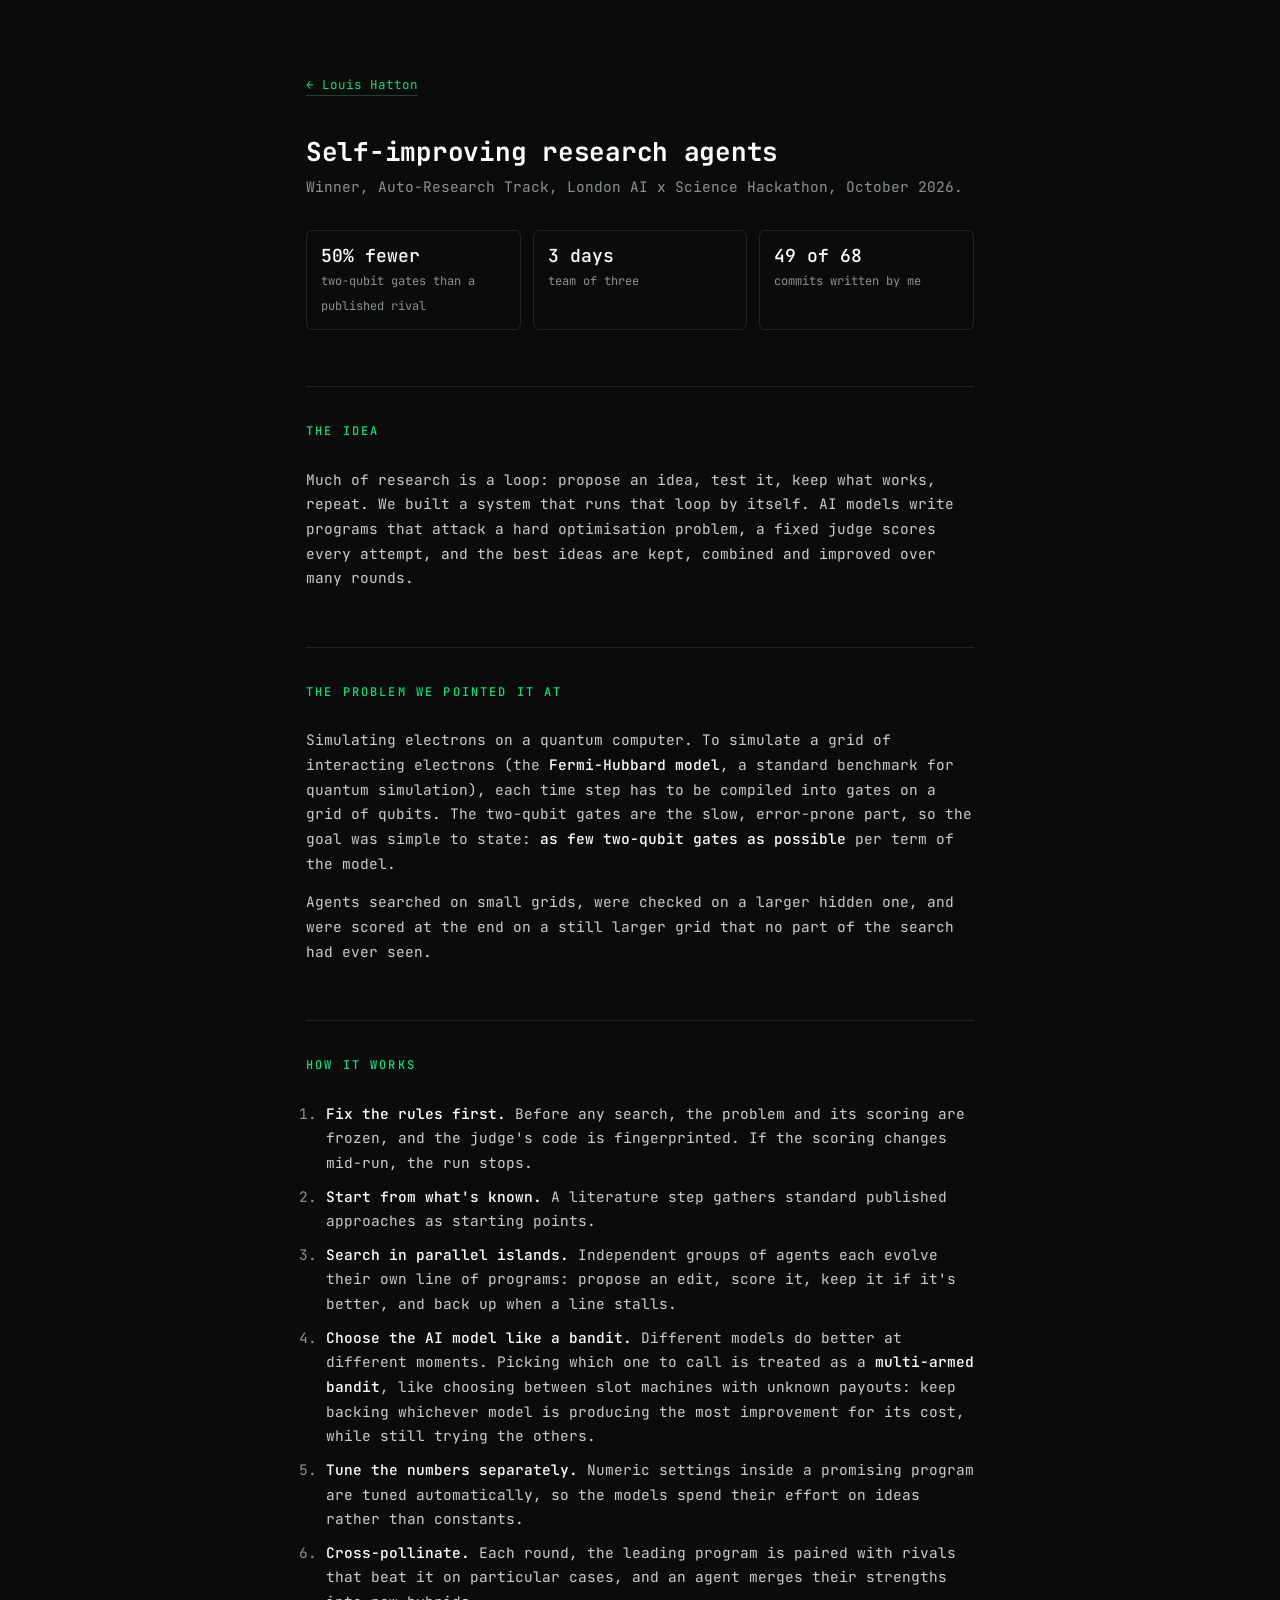
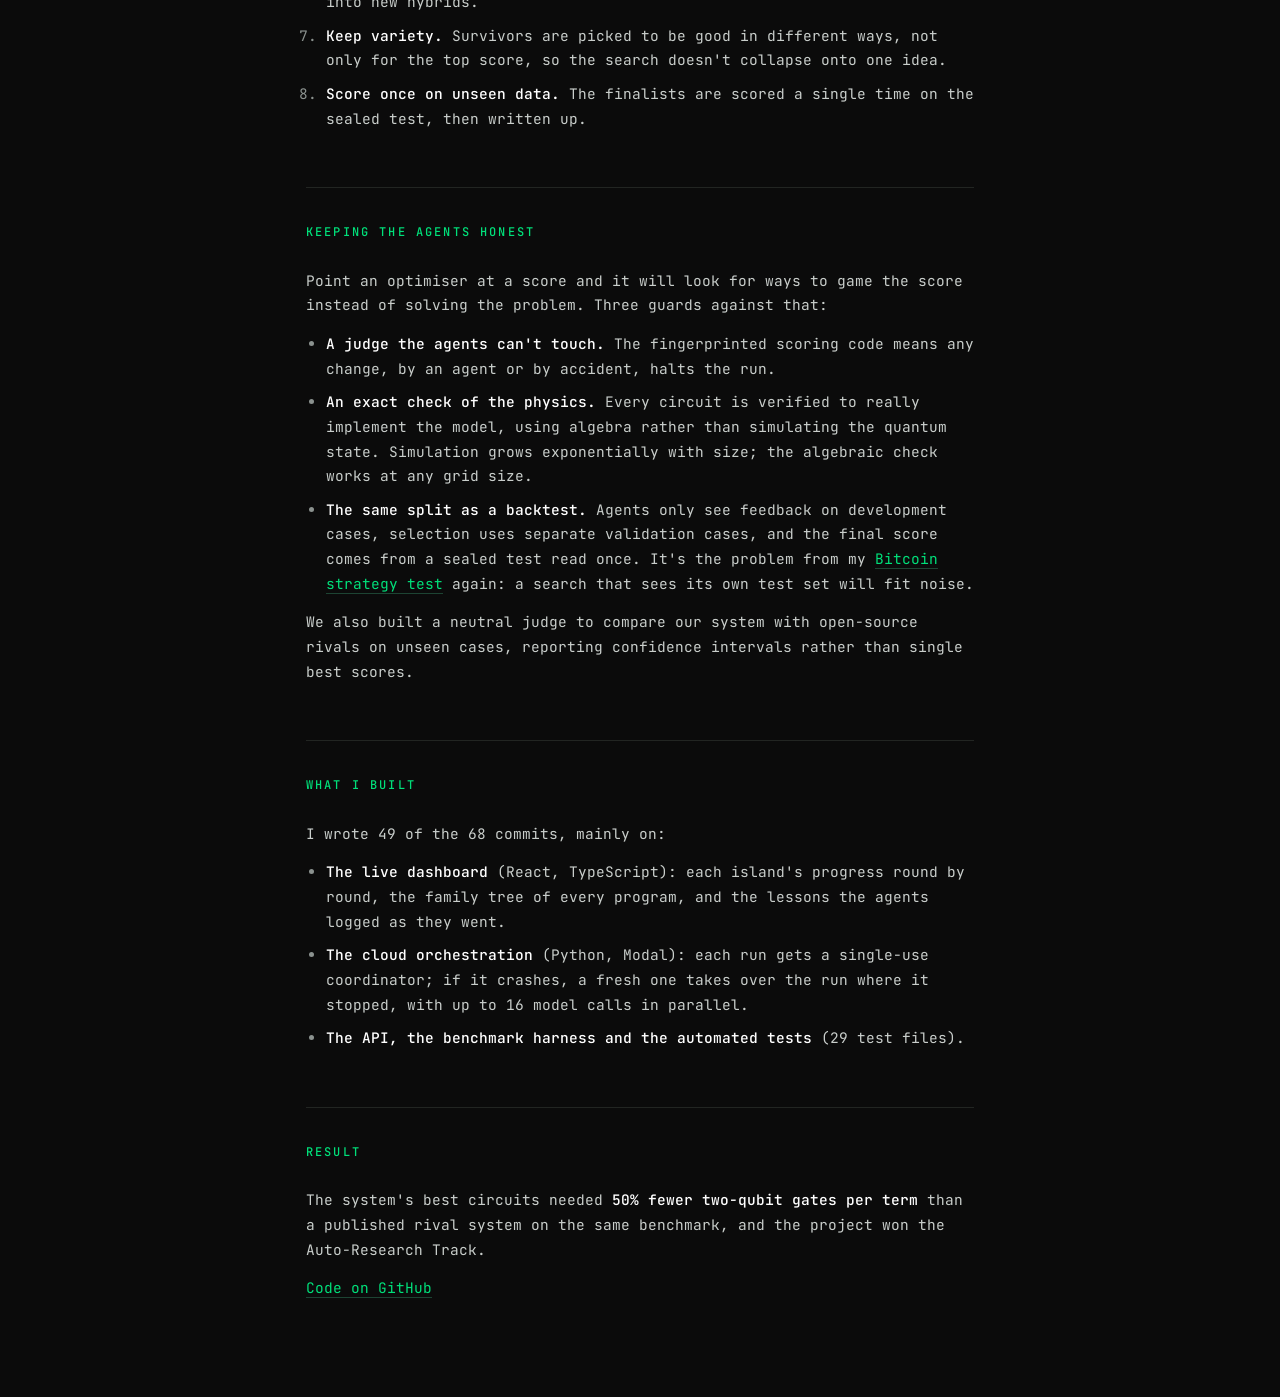
==== agents.html @ 7a98697f "Rebuild site around three project write-ups: poker win-rate calculator, Bitcoin backtest, research a" ====
<!DOCTYPE html>
<html lang="en">
<head>
<meta charset="utf-8">
<meta name="viewport" content="width=device-width, initial-scale=1">
<title>Research Agents — Louis Hatton</title>
<meta name="description" content="Winner, Auto-Research Track, London AI x Science Hackathon: AI agents that write, test and improve their own algorithms.">
<meta name="color-scheme" content="dark">
<link rel="icon" href="data:image/svg+xml,<svg xmlns='http://www.w3.org/2000/svg' viewBox='0 0 100 100'><rect width='100' height='100' fill='%230b0b0b'/><text y='.92em' x='.14em' font-size='76' fill='%2300e07a' font-family='monospace'>L</text></svg>">
<link rel="preconnect" href="https://fonts.googleapis.com">
<link rel="preconnect" href="https://fonts.gstatic.com" crossorigin>
<link href="https://fonts.googleapis.com/css2?family=JetBrains+Mono:wght@400;500;700&display=swap" rel="stylesheet">
<link rel="stylesheet" href="style.css">
</head>
<body>
<main>

<a class="back" href="./">← Louis Hatton</a>
<h1>Self-improving research agents</h1>
<p class="lede">Winner, Auto-Research Track, London AI x Science Hackathon, October 2026.</p>

<div class="stats">
  <div class="stat"><b>50% fewer</b><span>two-qubit gates than a published rival</span></div>
  <div class="stat"><b>3 days</b><span>team of three</span></div>
  <div class="stat"><b>49 of 68</b><span>commits written by me</span></div>
</div>

<section class="prose">
  <h2>The idea</h2>
  <p>Much of research is a loop: propose an idea, test it, keep what works, repeat. We built a system
     that runs that loop by itself. AI models write programs that attack a hard optimisation problem, a
     fixed judge scores every attempt, and the best ideas are kept, combined and improved over many
     rounds.</p>
</section>

<section class="prose">
  <h2>The problem we pointed it at</h2>
  <p>Simulating electrons on a quantum computer. To simulate a grid of interacting electrons (the
     <b>Fermi-Hubbard model</b>, a standard benchmark for quantum simulation), each time step has to be
     compiled into gates on a grid of qubits. The two-qubit gates are the slow, error-prone part, so
     the goal was simple to state: <b>as few two-qubit gates as possible</b> per term of the model.</p>
  <p>Agents searched on small grids, were checked on a larger hidden one, and were scored at the end on
     a still larger grid that no part of the search had ever seen.</p>
</section>

<section class="prose">
  <h2>How it works</h2>
  <ol>
    <li><b>Fix the rules first.</b> Before any search, the problem and its scoring are frozen, and the
        judge's code is fingerprinted. If the scoring changes mid-run, the run stops.</li>
    <li><b>Start from what's known.</b> A literature step gathers standard published approaches as
        starting points.</li>
    <li><b>Search in parallel islands.</b> Independent groups of agents each evolve their own line of
        programs: propose an edit, score it, keep it if it's better, and back up when a line stalls.</li>
    <li><b>Choose the AI model like a bandit.</b> Different models do better at different moments.
        Picking which one to call is treated as a <b>multi-armed bandit</b>, like choosing between slot
        machines with unknown payouts: keep backing whichever model is producing the most improvement
        for its cost, while still trying the others.</li>
    <li><b>Tune the numbers separately.</b> Numeric settings inside a promising program are tuned
        automatically, so the models spend their effort on ideas rather than constants.</li>
    <li><b>Cross-pollinate.</b> Each round, the leading program is paired with rivals that beat it on
        particular cases, and an agent merges their strengths into new hybrids.</li>
    <li><b>Keep variety.</b> Survivors are picked to be good in different ways, not only for the top
        score, so the search doesn't collapse onto one idea.</li>
    <li><b>Score once on unseen data.</b> The finalists are scored a single time on the sealed test,
        then written up.</li>
  </ol>
</section>

<section class="prose">
  <h2>Keeping the agents honest</h2>
  <p>Point an optimiser at a score and it will look for ways to game the score instead of solving the
     problem. Three guards against that:</p>
  <ul>
    <li><b>A judge the agents can't touch.</b> The fingerprinted scoring code means any change, by an
        agent or by accident, halts the run.</li>
    <li><b>An exact check of the physics.</b> Every circuit is verified to really implement the model,
        using algebra rather than simulating the quantum state. Simulation grows exponentially with
        size; the algebraic check works at any grid size.</li>
    <li><b>The same split as a backtest.</b> Agents only see feedback on development cases, selection
        uses separate validation cases, and the final score comes from a sealed test read once. It's
        the problem from my <a href="backtester.html">Bitcoin strategy test</a> again: a search that
        sees its own test set will fit noise.</li>
  </ul>
  <p>We also built a neutral judge to compare our system with open-source rivals on unseen cases,
     reporting confidence intervals rather than single best scores.</p>
</section>

<section class="prose">
  <h2>What I built</h2>
  <p>I wrote 49 of the 68 commits, mainly on:</p>
  <ul>
    <li><b>The live dashboard</b> (React, TypeScript): each island's progress round by round, the
        family tree of every program, and the lessons the agents logged as they went.</li>
    <li><b>The cloud orchestration</b> (Python, Modal): each run gets a single-use coordinator; if it
        crashes, a fresh one takes over the run where it stopped, with up to 16 model calls in
        parallel.</li>
    <li><b>The API, the benchmark harness and the automated tests</b> (29 test files).</li>
  </ul>
</section>

<section class="prose">
  <h2>Result</h2>
  <p>The system's best circuits needed <b>50% fewer two-qubit gates per term</b> than a published rival
     system on the same benchmark, and the project won the Auto-Research Track.</p>
  <p><a href="https://github.com/Geno20261003/aixscience_hackathon" target="_blank" rel="noopener">Code on GitHub</a></p>
</section>

</main>
</body>
</html>
---- style.css ----
:root{
  --bg:#0b0b0b; --fg:#e6e8e7; --body:#c9cecb; --muted:#8b928f; --line:#222522; --field:#0f110f;
  --green:#00e07a; --yellow:#ffd400; --red:#ff6b5e;
  --mono:"JetBrains Mono",ui-monospace,SFMono-Regular,Menlo,Consolas,monospace;
}
*{box-sizing:border-box}
html{-webkit-text-size-adjust:100%}
body{
  margin:0; background:var(--bg); color:var(--fg);
  font-family:var(--mono); font-size:14.5px; line-height:1.7;
  -webkit-font-smoothing:antialiased;
}
main{max-width:720px; margin:0 auto; padding:72px 26px 96px}
a{color:var(--green); text-decoration:none; border-bottom:1px solid #1d4433}
a:hover{border-bottom-color:var(--green)}

h1{font-size:26px; font-weight:700; letter-spacing:-.01em; margin:0 0 6px; color:#fff; line-height:1.35}
h2{
  font-size:12px; font-weight:500; letter-spacing:.18em; text-transform:uppercase;
  color:var(--green); margin:0 0 26px;
}
h3{font-size:15px; font-weight:500; margin:0 0 4px; color:#fff}
section{margin-top:56px; padding-top:34px; border-top:1px solid var(--line)}

.intro{color:var(--muted); margin:0}
.intro + .intro{margin-top:15px}
.intro b{color:var(--fg); font-weight:500}
.links{display:flex; gap:26px; flex-wrap:wrap; margin-top:18px}

.item{margin-bottom:30px}
.item:last-child{margin-bottom:0}
.item p{margin:0; color:var(--muted)}
.item h3 a{color:#fff; border-bottom-color:var(--line)}
.item h3 a:hover{color:var(--green); border-bottom-color:var(--green)}
.res{color:var(--yellow)!important; margin-top:5px!important}
.more{margin-top:6px!important; font-size:12.5px}

.meta{
  display:flex; justify-content:space-between; gap:6px 18px; align-items:baseline;
  margin-bottom:4px; flex-wrap:wrap;
}
.meta .org{font-size:15px; color:#fff; font-weight:500}
.meta .when{font-size:12.5px; color:var(--muted); letter-spacing:.06em; white-space:nowrap}

/* write-ups */
.back{display:inline-block; font-size:12.5px; margin-bottom:38px}
.lede{color:var(--muted); margin:0}
.prose p, .prose li{color:var(--body)}
.prose p{margin:0 0 14px}
.prose p:last-child{margin-bottom:0}
.prose b{color:#fff; font-weight:500}
.prose ul, .prose ol{padding-left:20px; margin:0 0 14px}
.prose li{margin-bottom:9px}
.prose li::marker{color:var(--muted)}

.stats{display:grid; grid-template-columns:repeat(3,1fr); gap:12px; margin:30px 0 0}
.stat{border:1px solid var(--line); border-radius:6px; padding:12px 14px}
.stat b{display:block; font-size:18px; color:#fff; font-weight:500; line-height:1.4}
.stat span{font-size:12px; color:var(--muted)}

.formula{
  background:var(--field); border:1px solid var(--line); border-radius:6px;
  padding:12px 14px; margin:16px 0; color:#fff; font-size:13px; overflow-x:auto; white-space:pre;
}

figure{margin:24px 0}
figure img{width:100%; height:auto; display:block; border:1px solid var(--line); border-radius:6px}
figcaption{font-size:12.5px; color:var(--muted); margin-top:9px; line-height:1.6}

.table-wrap{overflow-x:auto; margin:20px 0}
table{border-collapse:collapse; width:100%; font-size:12.5px; white-space:nowrap}
th, td{padding:7px 10px; border-bottom:1px solid var(--line); text-align:right}
th:first-child, td:first-child{text-align:left; padding-left:0}
th{color:var(--muted); font-weight:500}
td{color:var(--body)}
tr.hl td{color:#fff}

/* poker tool */
.tool{border:1px solid var(--line); border-radius:8px; padding:20px; margin:24px 0 0}
.inputs{display:grid; grid-template-columns:repeat(2,1fr); gap:14px 18px}
.inputs label{display:block; font-size:12px; color:var(--muted); letter-spacing:.03em; line-height:1.5}
.inputs input{
  width:100%; margin-top:5px; background:var(--field); color:#fff; border:1px solid var(--line);
  border-radius:5px; padding:8px 10px; font:inherit; font-size:14px;
}
.inputs input:focus{outline:none; border-color:var(--green)}
.outputs{margin-top:20px}
.out{display:flex; justify-content:space-between; gap:4px 14px; flex-wrap:wrap; padding:7px 0; border-bottom:1px solid var(--line)}
.out span{color:var(--muted)}
.out b{color:var(--yellow); font-weight:500}
.verdict{margin:14px 0 0; color:#fff}
.chart{width:100%; height:auto; display:block; margin-top:18px}
.chart-foot{display:flex; justify-content:space-between; align-items:center; gap:12px; flex-wrap:wrap; margin-top:8px}
.chart-foot p{margin:0; font-size:12.5px; color:var(--muted)}
button{
  font:inherit; font-size:12.5px; background:none; color:var(--green);
  border:1px solid #1d4433; border-radius:5px; padding:6px 12px; cursor:pointer;
}
button:hover{border-color:var(--green)}
.key{display:flex; gap:16px; flex-wrap:wrap; font-size:12px; color:var(--muted); margin-top:10px}
.key i{display:inline-block; width:16px; height:0; border-top:2px solid; vertical-align:middle; margin-right:6px}

@media(max-width:560px){
  main{padding:52px 20px 72px}
  .stats{grid-template-columns:1fr 1fr}
  .inputs{grid-template-columns:1fr}
  .tool{padding:16px}
}
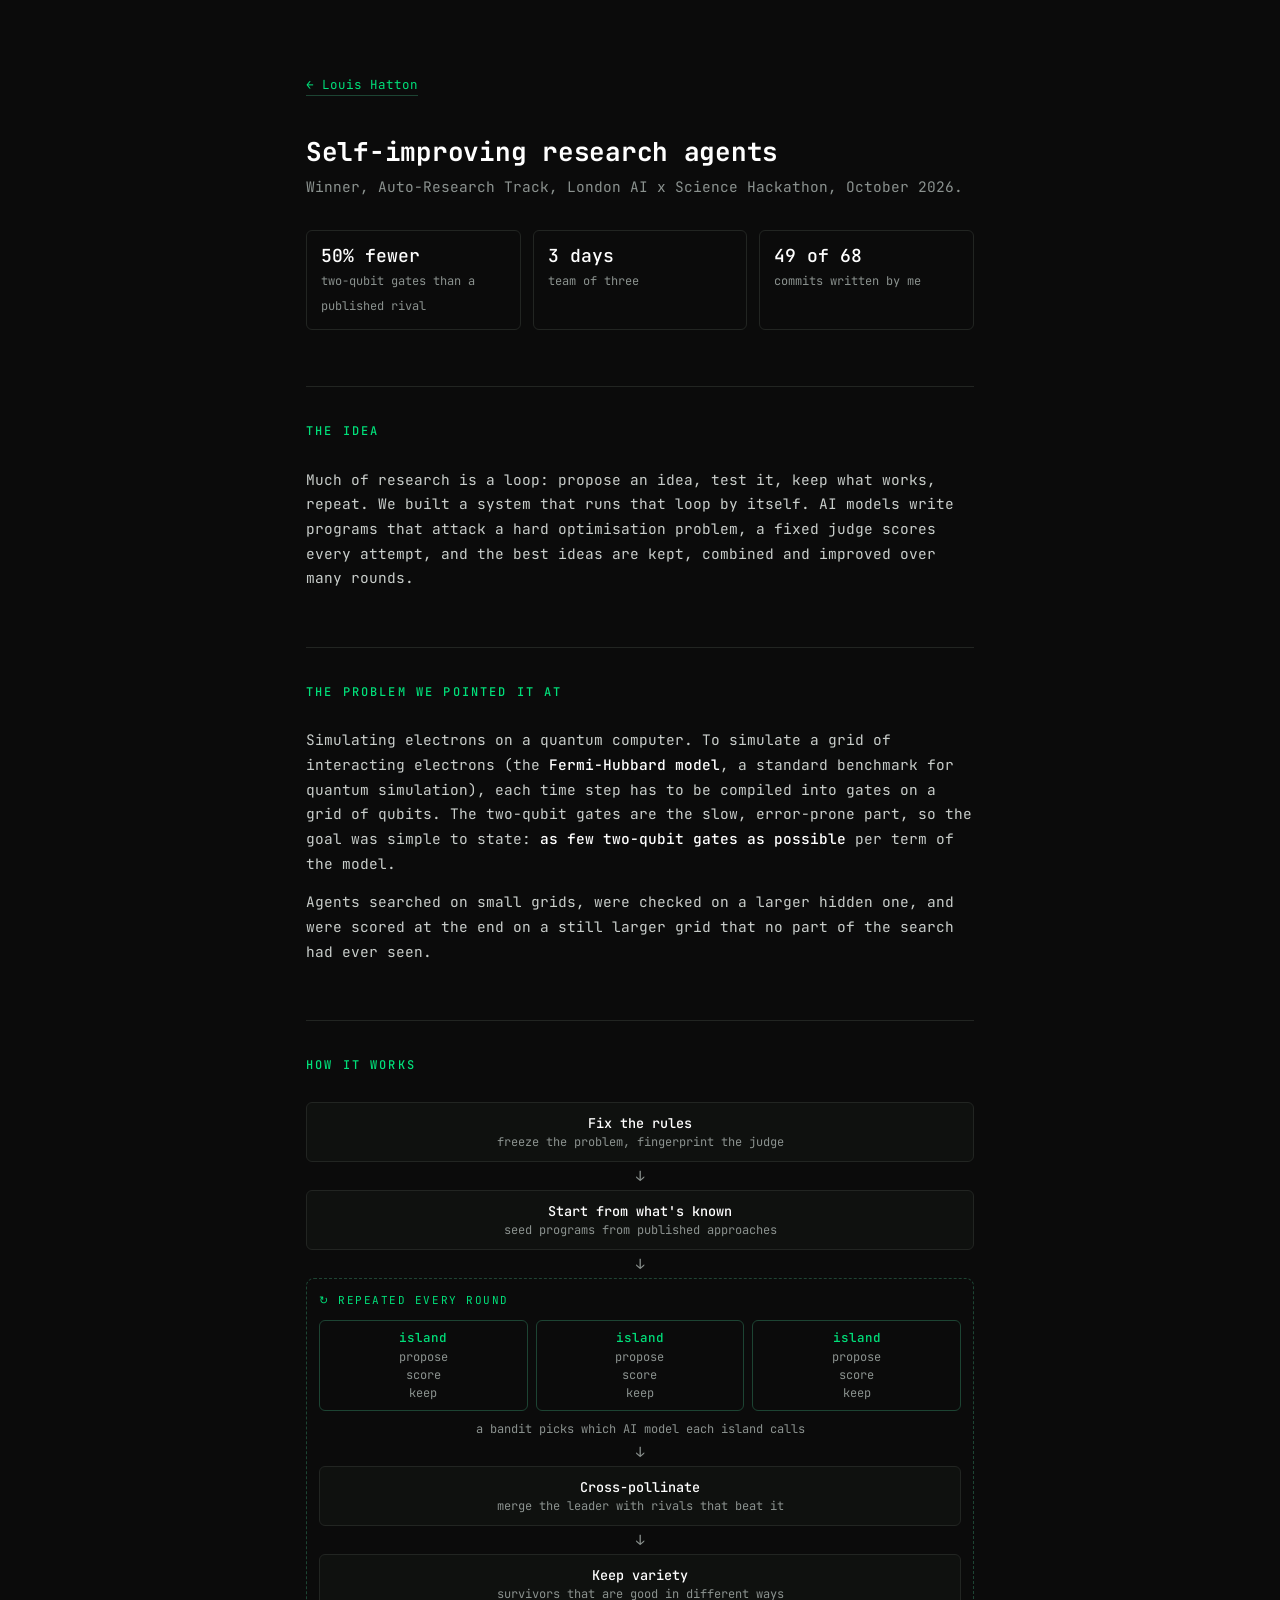
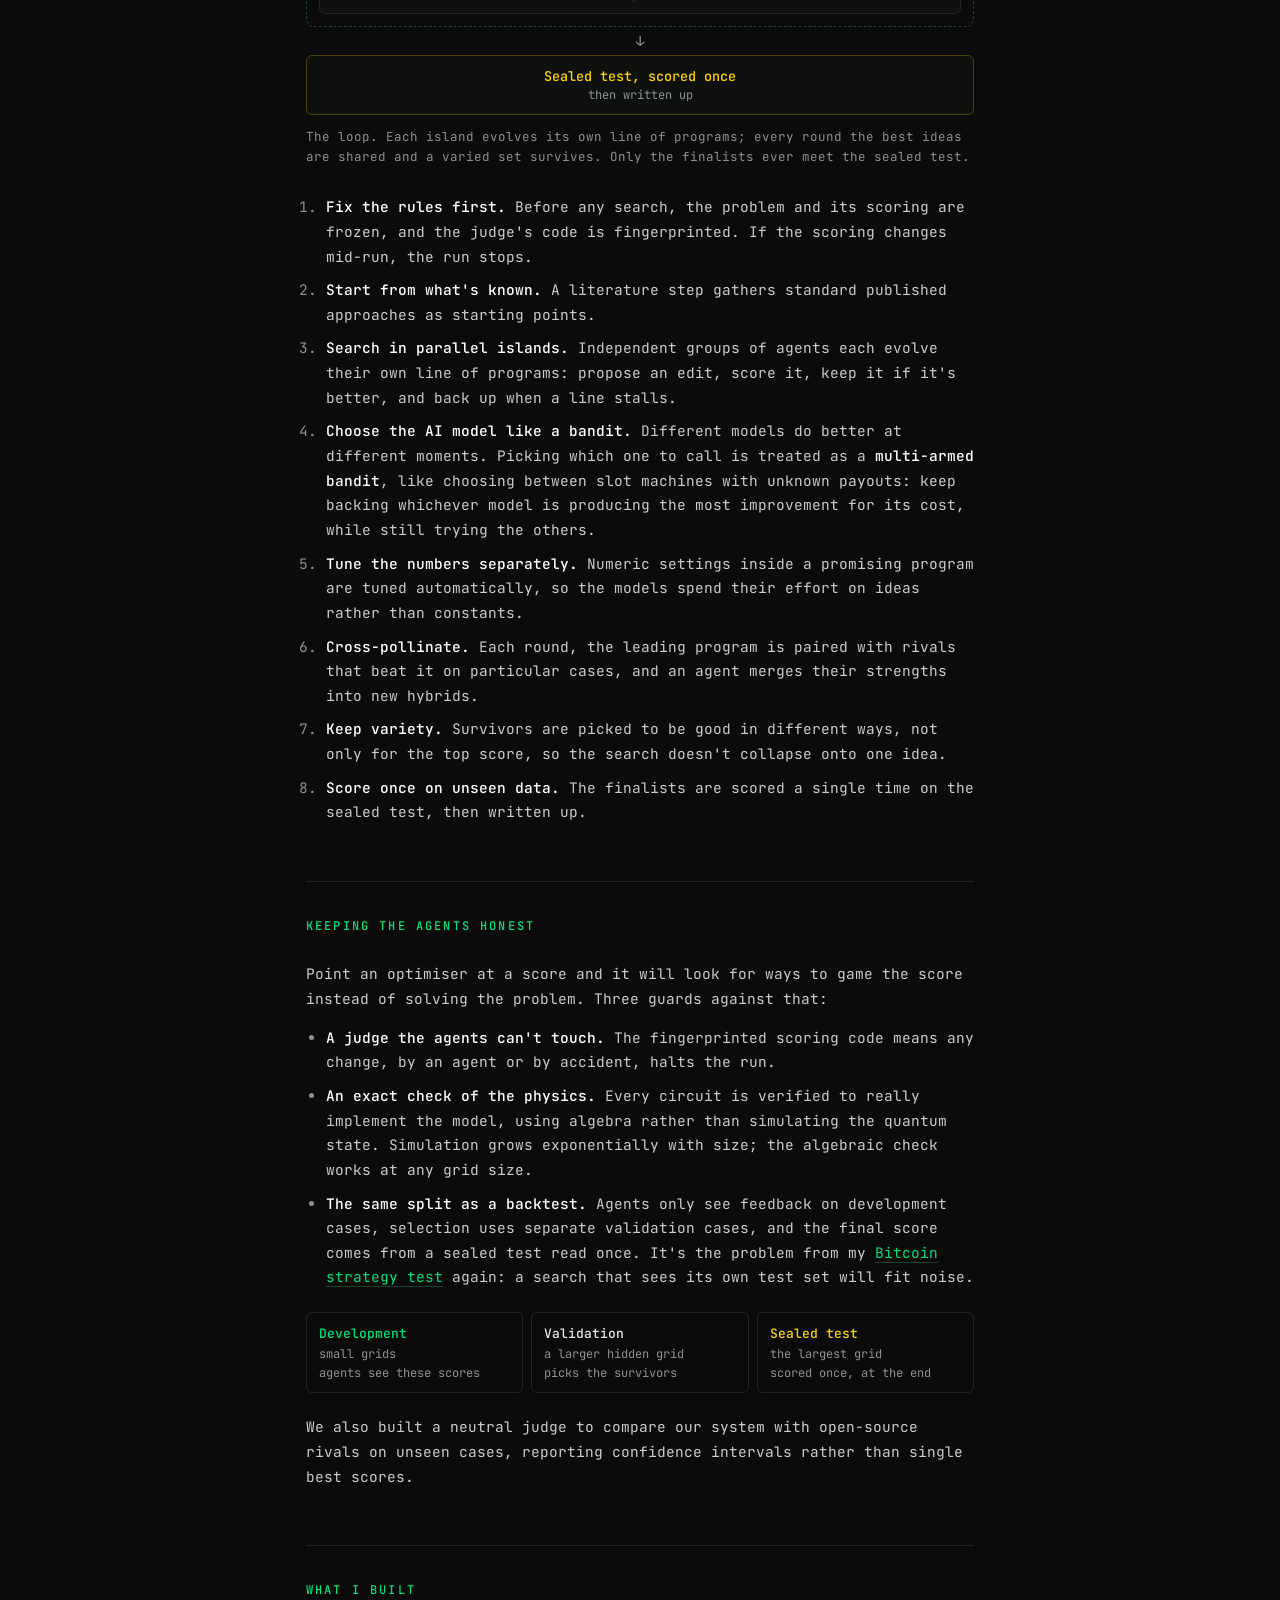
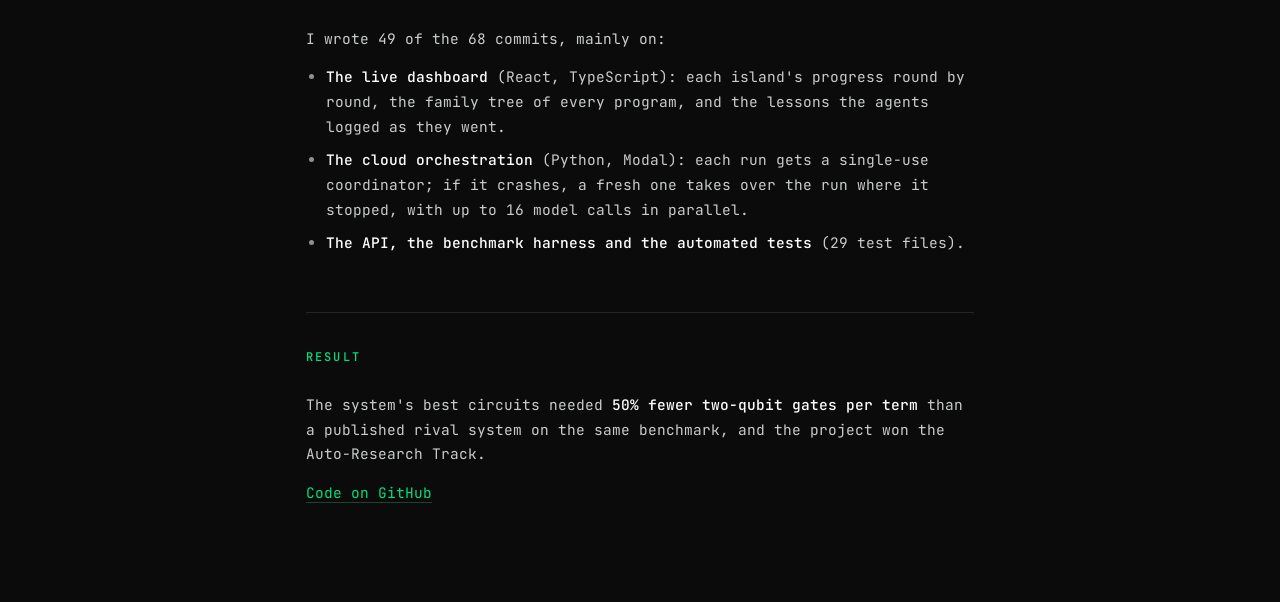
==== commit 0521dab1: "Add link-preview image and tags; add loop and data-split diagrams to the research agents page Co-Aut" ====
--- a/agents.html
+++ b/agents.html
@@ -6,6 +6,15 @@
 <title>Research Agents — Louis Hatton</title>
 <meta name="description" content="Winner, Auto-Research Track, London AI x Science Hackathon: AI agents that write, test and improve their own algorithms.">
 <meta name="color-scheme" content="dark">
+<meta property="og:type" content="article">
+<meta property="og:url" content="https://louishatt0n.github.io/agents.html">
+<meta property="og:title" content="Research Agents — Louis Hatton">
+<meta property="og:description" content="Winner, Auto-Research Track, London AI x Science Hackathon: AI agents that write, test and improve their own algorithms.">
+<meta property="og:image" content="https://louishatt0n.github.io/img/og-card.png">
+<meta property="og:image:width" content="1200">
+<meta property="og:image:height" content="627">
+<meta property="og:image:alt" content="Louis Hatton: self-improving research agents, testing Bitcoin strategies out of sample, and whether a poker win rate is real">
+<meta name="twitter:card" content="summary_large_image">
 <link rel="icon" href="data:image/svg+xml,<svg xmlns='http://www.w3.org/2000/svg' viewBox='0 0 100 100'><rect width='100' height='100' fill='%230b0b0b'/><text y='.92em' x='.14em' font-size='76' fill='%2300e07a' font-family='monospace'>L</text></svg>">
 <link rel="preconnect" href="https://fonts.googleapis.com">
 <link rel="preconnect" href="https://fonts.gstatic.com" crossorigin>
@@ -45,6 +54,29 @@
 
 <section class="prose">
   <h2>How it works</h2>
+  <figure class="flow" aria-label="Diagram of the research loop">
+    <div class="step"><b>Fix the rules</b><span>freeze the problem, fingerprint the judge</span></div>
+    <div class="arrow" aria-hidden="true">↓</div>
+    <div class="step"><b>Start from what's known</b><span>seed programs from published approaches</span></div>
+    <div class="arrow" aria-hidden="true">↓</div>
+    <div class="loop">
+      <div class="loop-tag">↻ Repeated every round</div>
+      <div class="islands">
+        <div class="island"><b>island</b><span>propose</span><span>score</span><span>keep</span></div>
+        <div class="island"><b>island</b><span>propose</span><span>score</span><span>keep</span></div>
+        <div class="island"><b>island</b><span>propose</span><span>score</span><span>keep</span></div>
+      </div>
+      <p class="note">a bandit picks which AI model each island calls</p>
+      <div class="arrow" aria-hidden="true">↓</div>
+      <div class="step"><b>Cross-pollinate</b><span>merge the leader with rivals that beat it</span></div>
+      <div class="arrow" aria-hidden="true">↓</div>
+      <div class="step"><b>Keep variety</b><span>survivors that are good in different ways</span></div>
+    </div>
+    <div class="arrow" aria-hidden="true">↓</div>
+    <div class="step final"><b>Sealed test, scored once</b><span>then written up</span></div>
+    <figcaption>The loop. Each island evolves its own line of programs; every round the best ideas are
+      shared and a varied set survives. Only the finalists ever meet the sealed test.</figcaption>
+  </figure>
   <ol>
     <li><b>Fix the rules first.</b> Before any search, the problem and its scoring are frozen, and the
         judge's code is fingerprinted. If the scoring changes mid-run, the run stops.</li>
@@ -82,6 +114,11 @@
         the problem from my <a href="backtester.html">Bitcoin strategy test</a> again: a search that
         sees its own test set will fit noise.</li>
   </ul>
+  <div class="split" aria-label="How the test cases are split">
+    <div class="part dev"><b>Development</b><span>small grids</span><span>agents see these scores</span></div>
+    <div class="part val"><b>Validation</b><span>a larger hidden grid</span><span>picks the survivors</span></div>
+    <div class="part test"><b>Sealed test</b><span>the largest grid</span><span>scored once, at the end</span></div>
+  </div>
   <p>We also built a neutral judge to compare our system with open-source rivals on unseen cases,
      reporting confidence intervals rather than single best scores.</p>
 </section>
--- a/style.css
+++ b/style.css
@@ -106,3 +106,28 @@
   .inputs{grid-template-columns:1fr}
   .tool{padding:16px}
 }
+
+/* diagrams */
+.flow{margin:24px 0 28px; display:flex; flex-direction:column}
+.flow .step{border:1px solid var(--line); background:var(--field); border-radius:6px; padding:10px 14px; text-align:center}
+.flow b{display:block; color:#fff; font-weight:500; font-size:13.5px; line-height:1.5}
+.flow span{display:block; color:var(--muted); font-size:12px; line-height:1.5}
+.flow .arrow{color:var(--muted); text-align:center; line-height:1; padding:7px 0; font-size:14px}
+.flow .loop{border:1px dashed #1d4433; border-radius:8px; padding:12px}
+.flow .loop-tag{font-size:11px; color:var(--green); letter-spacing:.14em; text-transform:uppercase; margin-bottom:10px}
+.flow .islands{display:grid; grid-template-columns:repeat(3,1fr); gap:8px}
+.flow .island{border:1px solid #1d4433; border-radius:6px; padding:8px 6px; text-align:center}
+.flow .island b{color:var(--green); font-size:12.5px}
+.flow .note{font-size:12px; color:var(--muted); text-align:center; margin:9px 0 0; line-height:1.5}
+.flow .final{border-color:#4d4300}
+.flow .final b{color:var(--yellow)}
+.flow figcaption{margin-top:12px}
+
+.split{display:grid; grid-template-columns:repeat(3,1fr); gap:8px; margin:22px 0}
+.part{border:1px solid var(--line); border-radius:6px; padding:10px 12px}
+.part b{display:block; font-weight:500; font-size:13px}
+.part span{display:block; color:var(--muted); font-size:12px; line-height:1.55}
+.part.dev b{color:var(--green)}
+.part.val b{color:var(--fg)}
+.part.test b{color:var(--yellow)}
+@media(max-width:560px){ .split{grid-template-columns:1fr} }
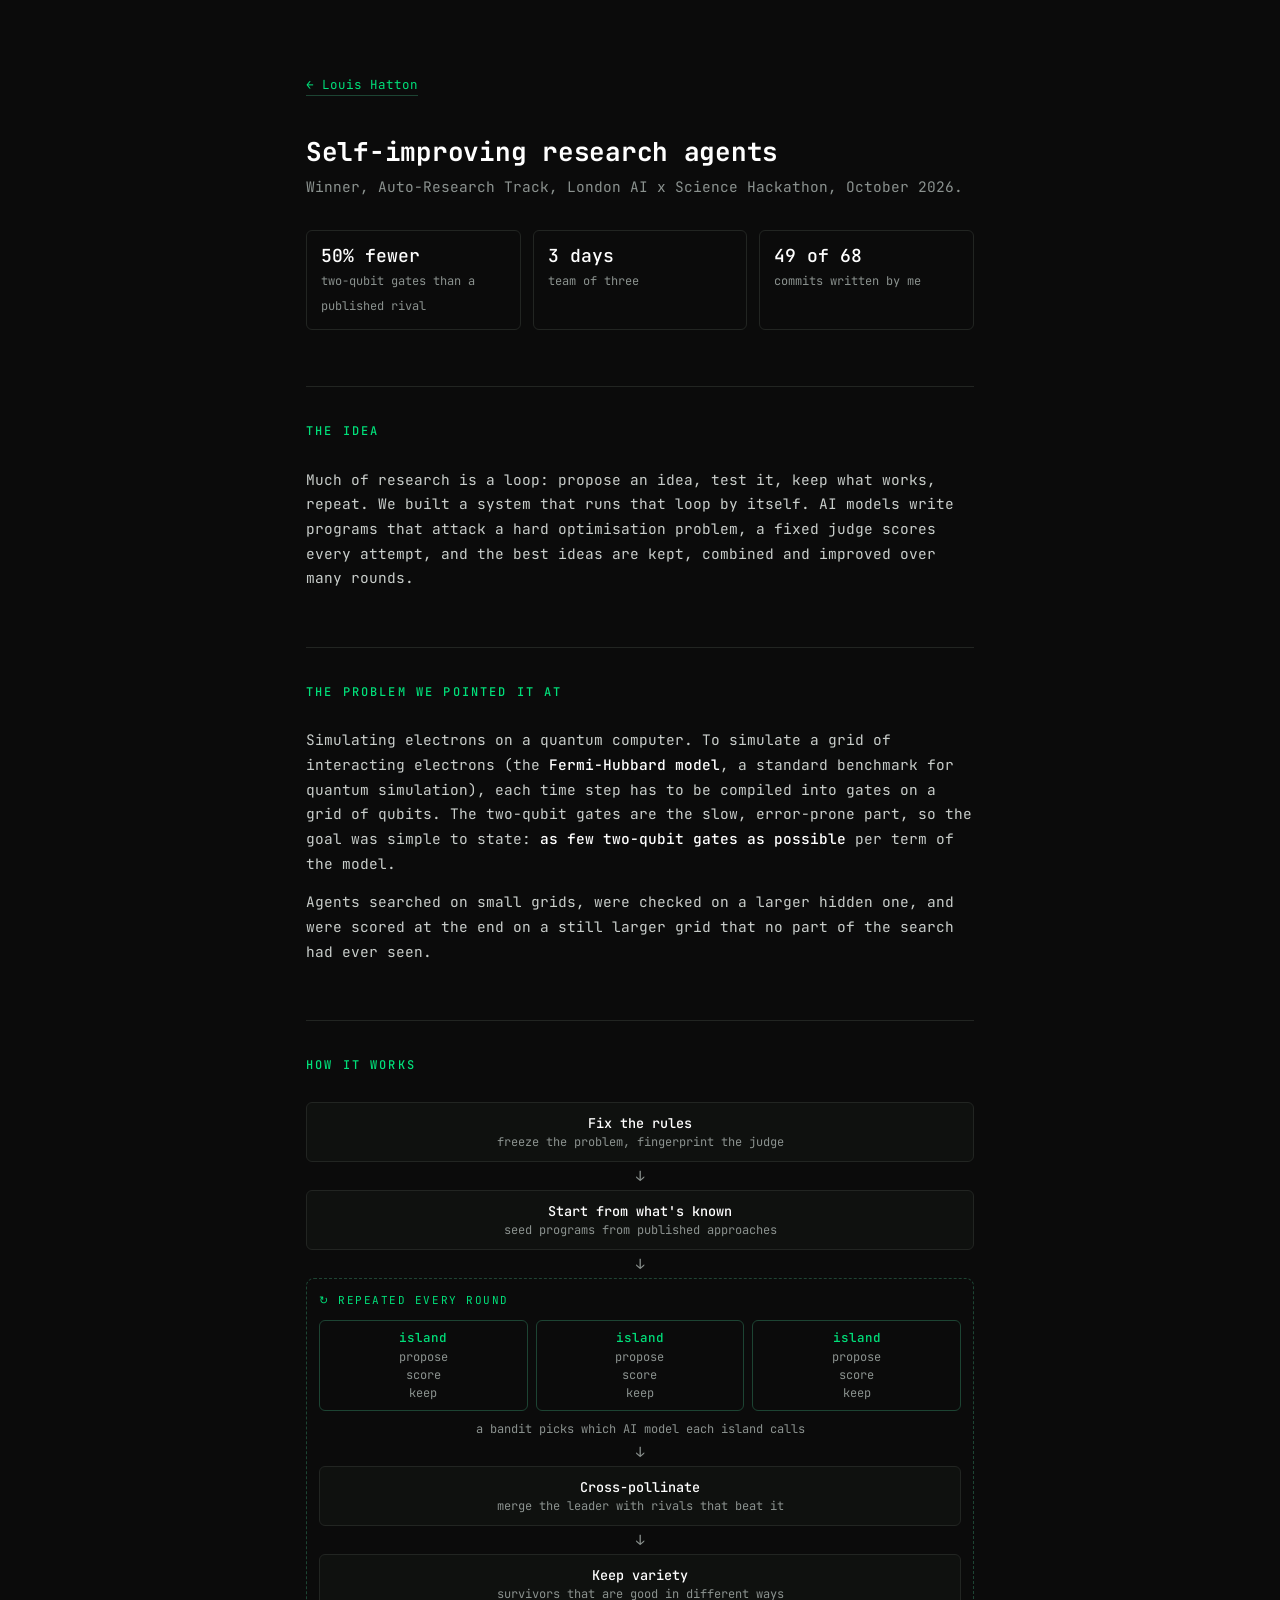
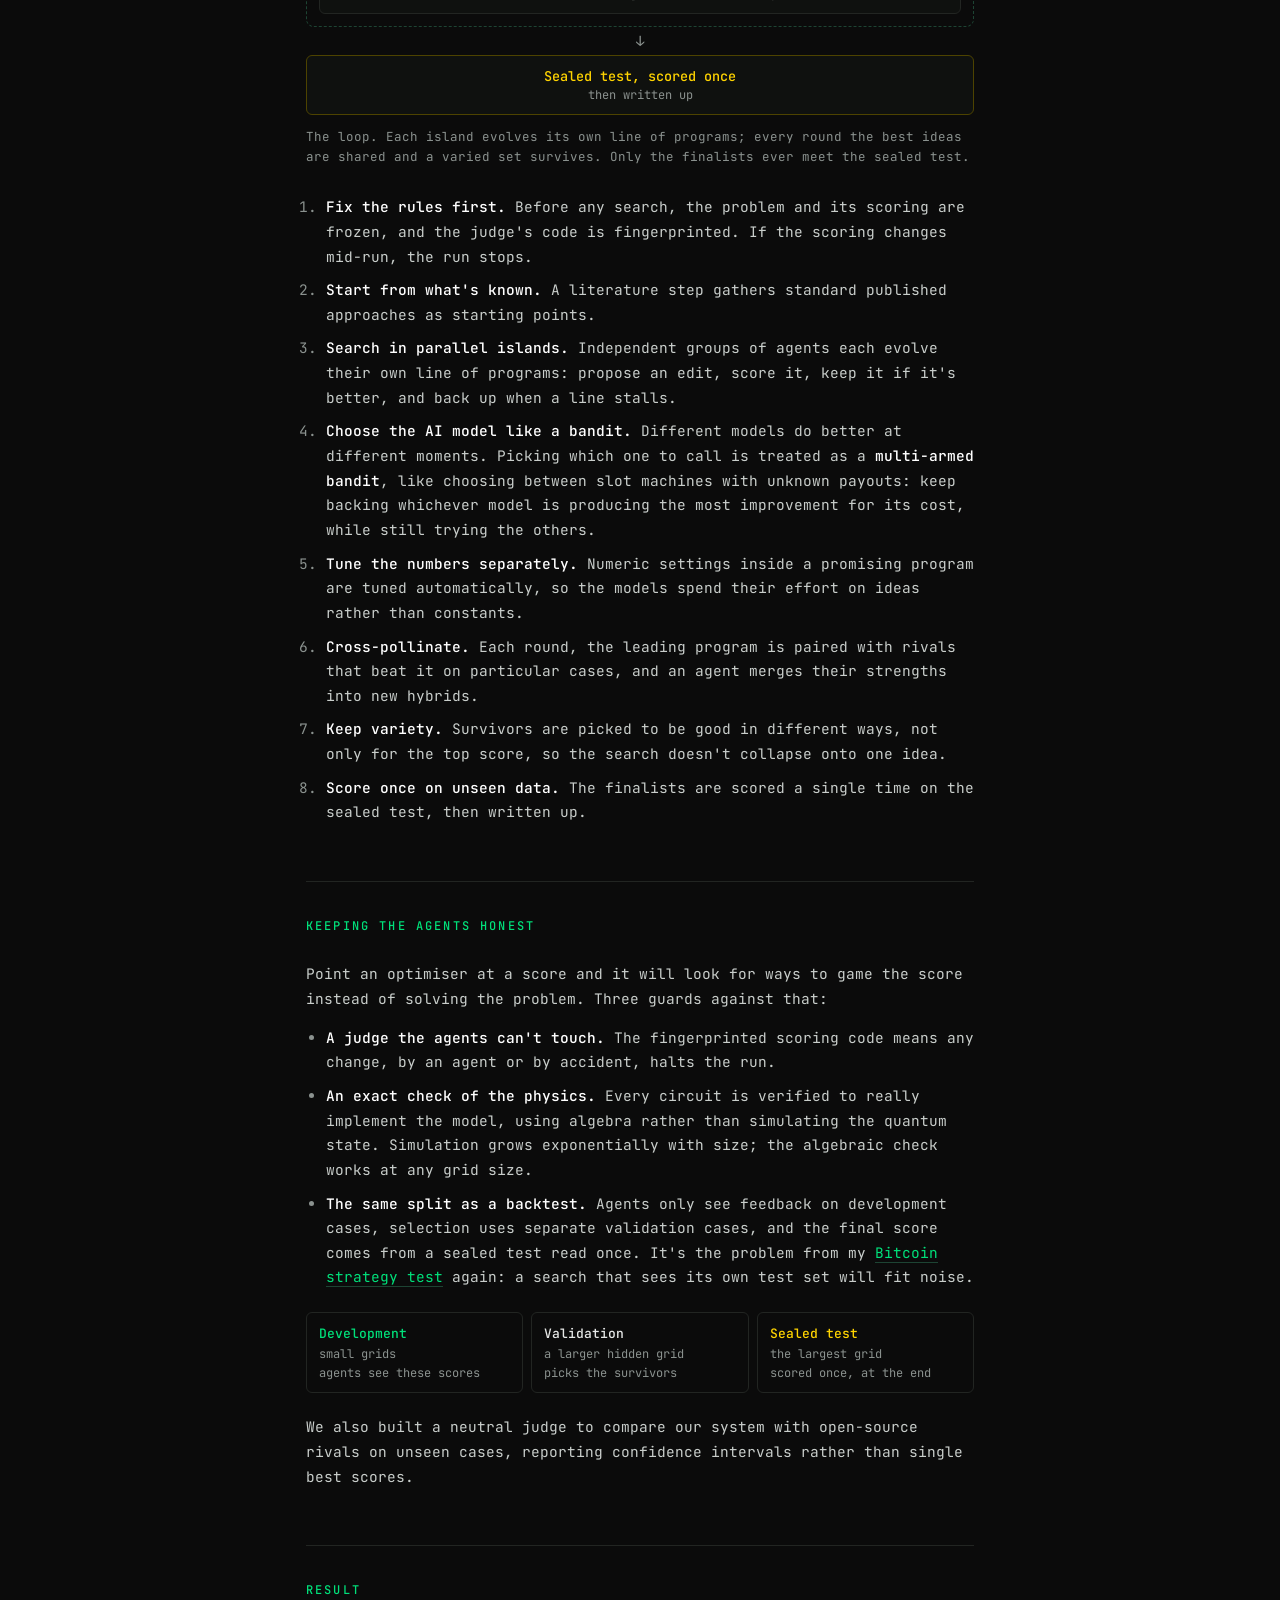
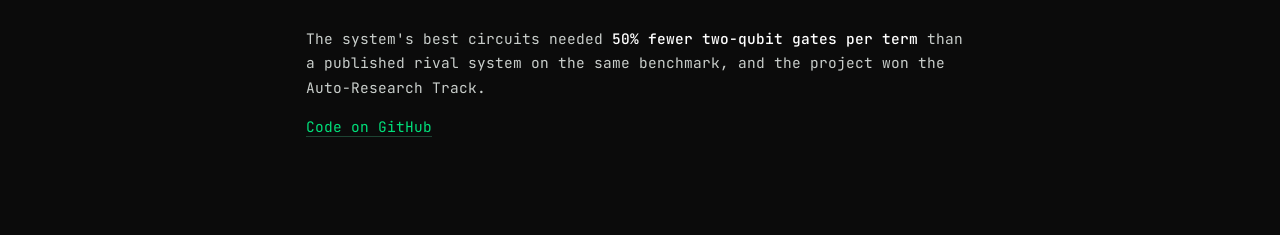
==== commit a8c5d342: "Research agents page: remove What I built section Co-Authored-By: Claude Opus 5.5 <noreply@anthropic" ====
--- a/agents.html
+++ b/agents.html
@@ -19,7 +19,7 @@
 <link rel="preconnect" href="https://fonts.googleapis.com">
 <link rel="preconnect" href="https://fonts.gstatic.com" crossorigin>
 <link href="https://fonts.googleapis.com/css2?family=JetBrains+Mono:wght@400;500;700&display=swap" rel="stylesheet">
-<link rel="stylesheet" href="style.css">
+<link rel="stylesheet" href="style.css?v=20261011">
 </head>
 <body>
 <main>
@@ -124,19 +124,6 @@
 </section>
 
 <section class="prose">
-  <h2>What I built</h2>
-  <p>I wrote 49 of the 68 commits, mainly on:</p>
-  <ul>
-    <li><b>The live dashboard</b> (React, TypeScript): each island's progress round by round, the
-        family tree of every program, and the lessons the agents logged as they went.</li>
-    <li><b>The cloud orchestration</b> (Python, Modal): each run gets a single-use coordinator; if it
-        crashes, a fresh one takes over the run where it stopped, with up to 16 model calls in
-        parallel.</li>
-    <li><b>The API, the benchmark harness and the automated tests</b> (29 test files).</li>
-  </ul>
-</section>
-
-<section class="prose">
   <h2>Result</h2>
   <p>The system's best circuits needed <b>50% fewer two-qubit gates per term</b> than a published rival
      system on the same benchmark, and the project won the Auto-Research Track.</p>
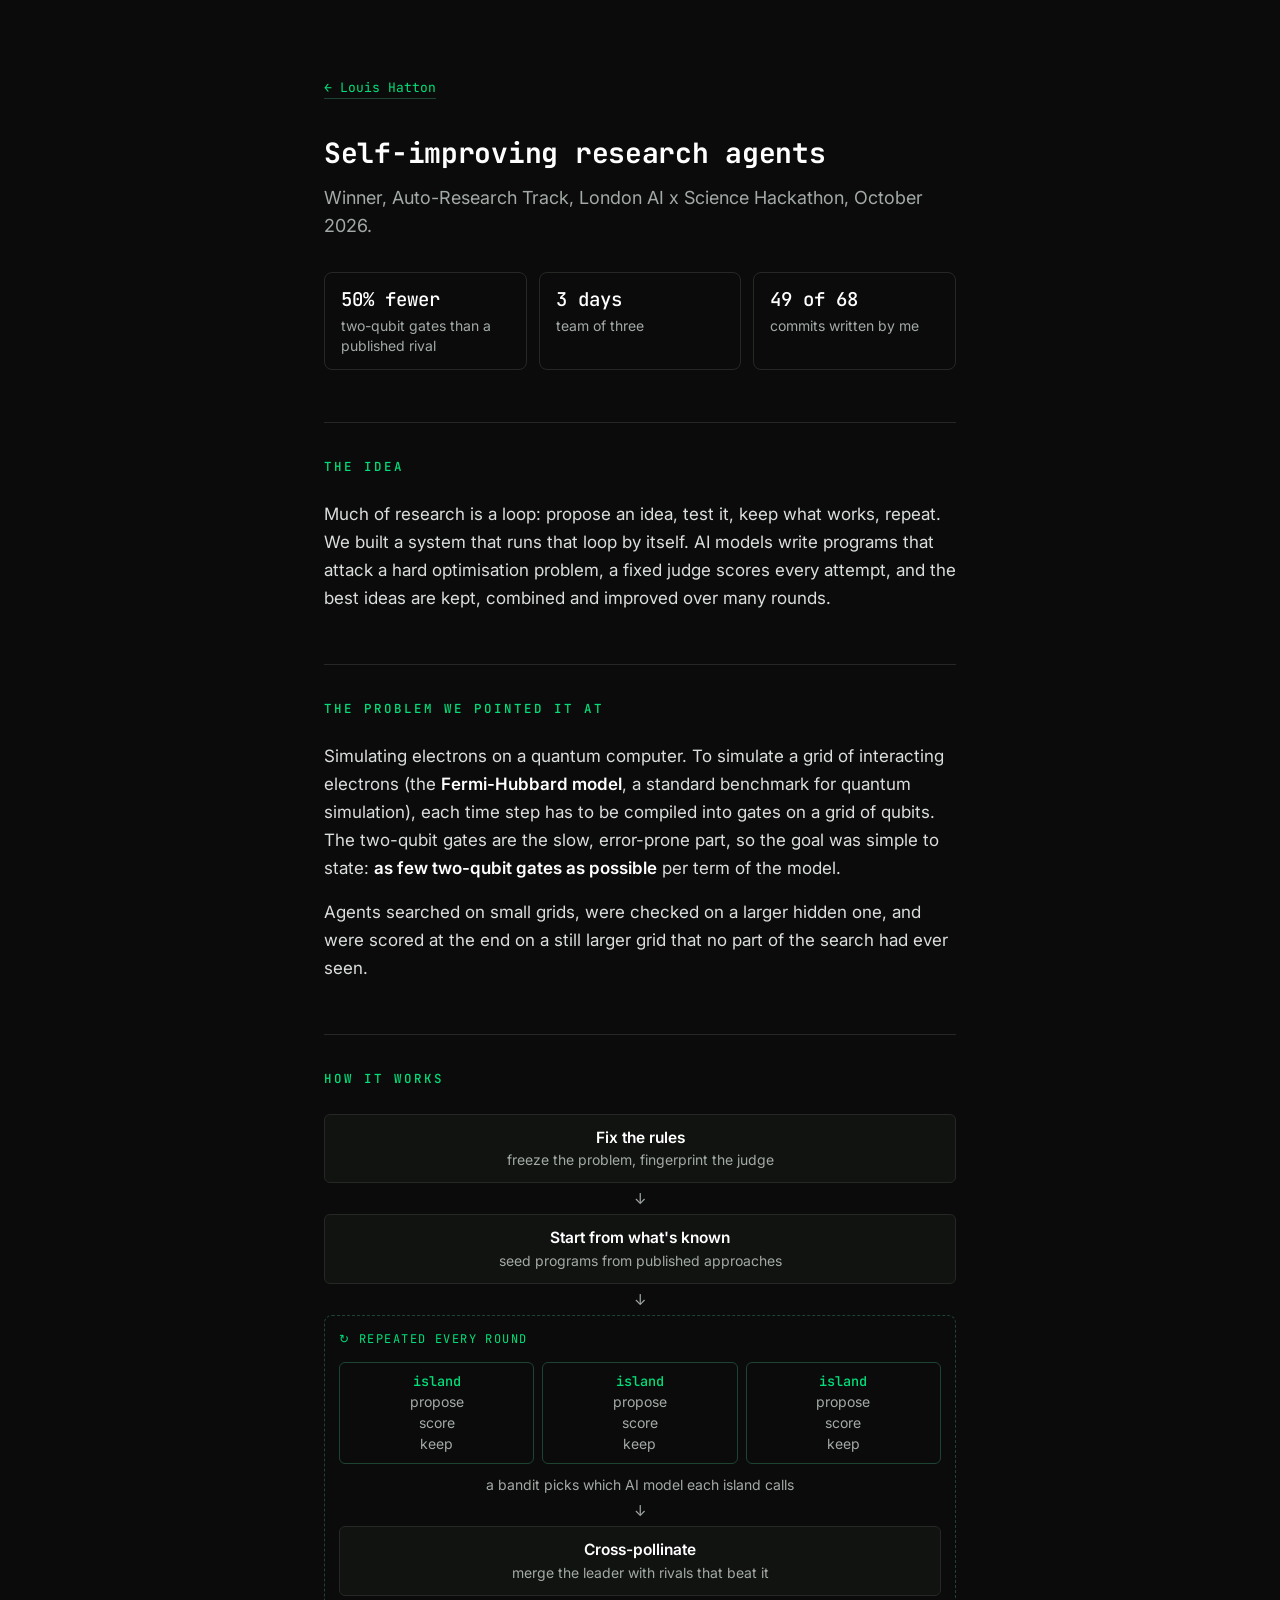
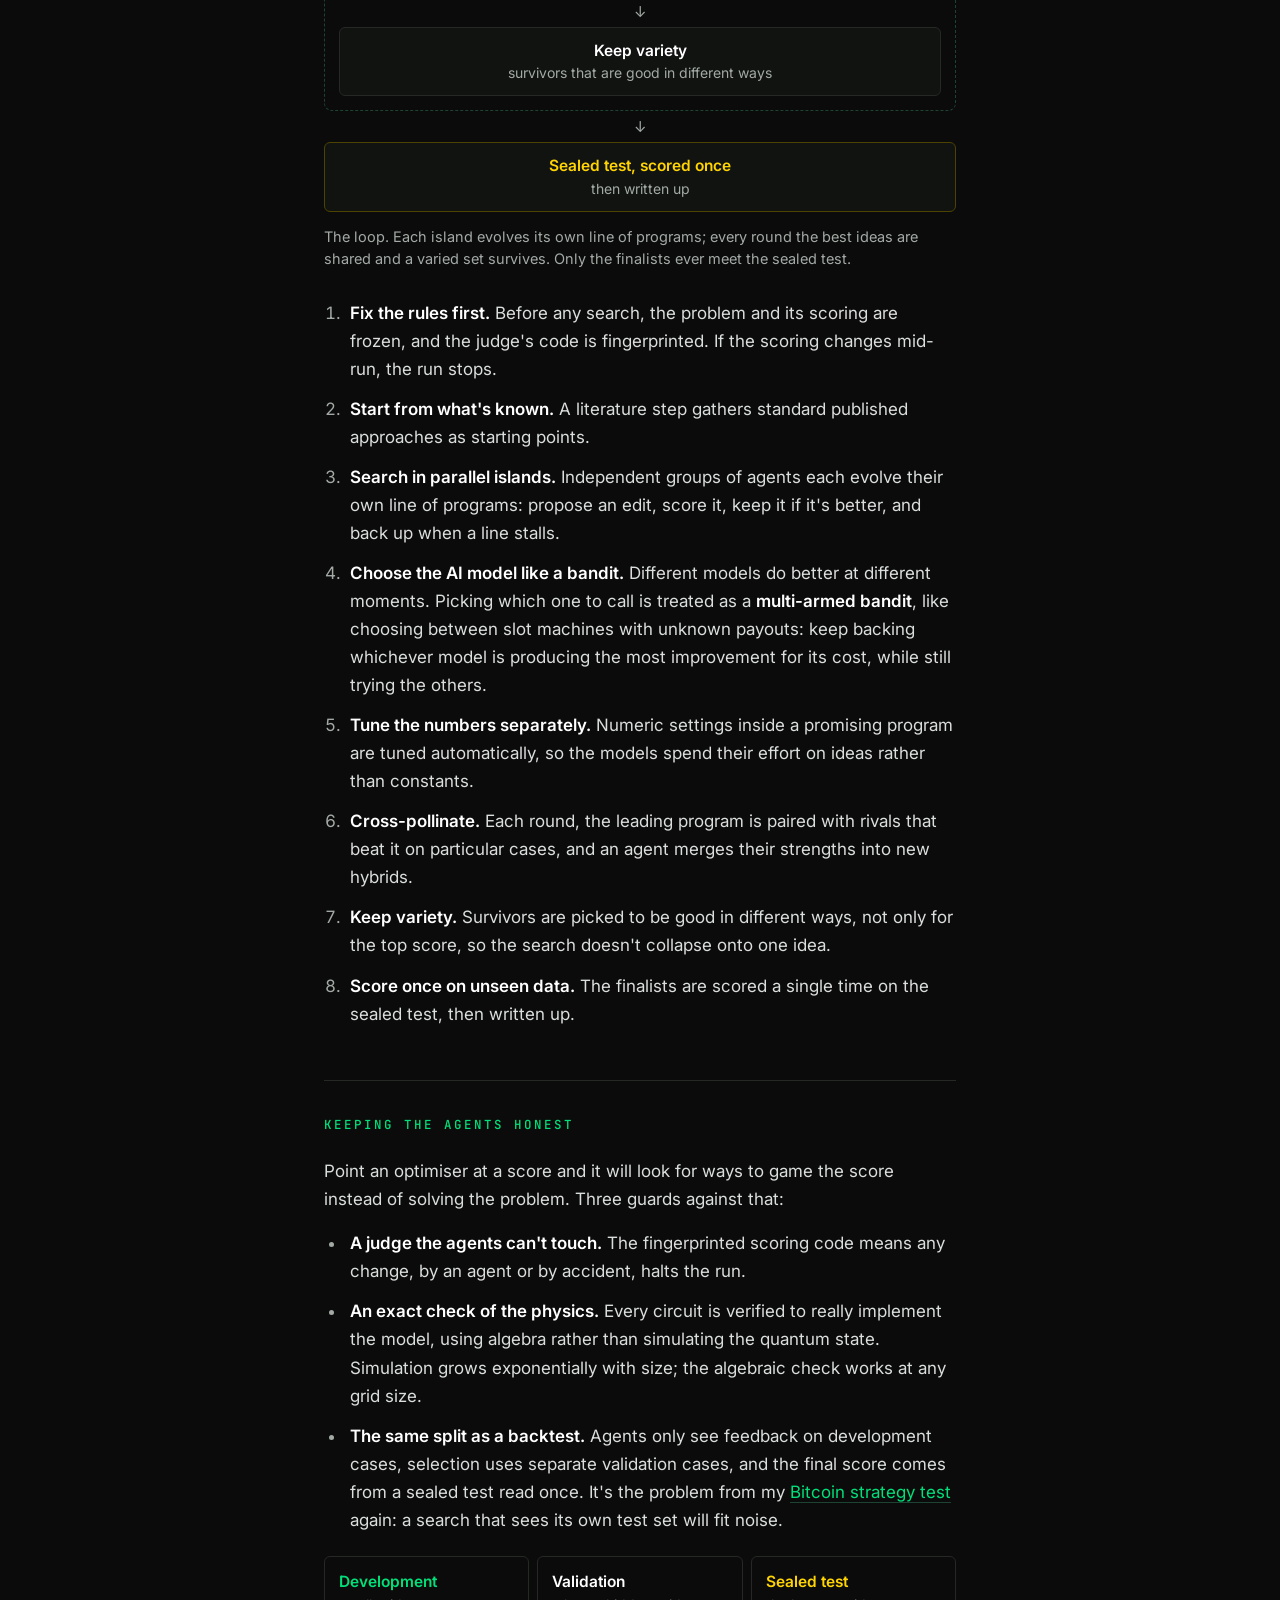
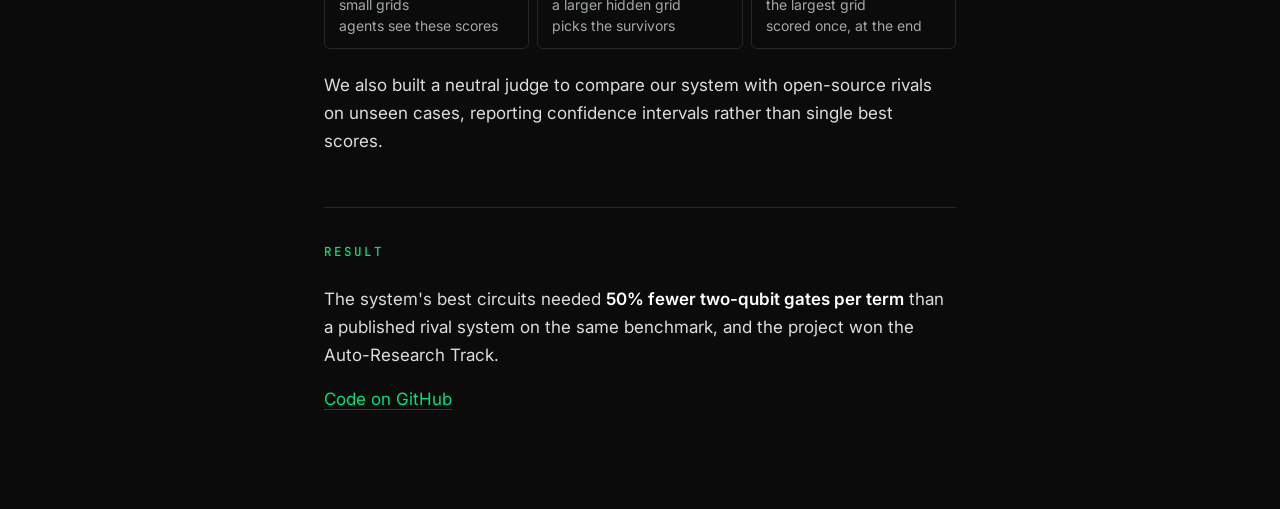
==== commit f35f2225: "Readability: Inter for body text at 17px, brighter greys, monospace kept for name, labels and data; " ====
--- a/agents.html
+++ b/agents.html
@@ -18,8 +18,8 @@
 <link rel="icon" href="data:image/svg+xml,<svg xmlns='http://www.w3.org/2000/svg' viewBox='0 0 100 100'><rect width='100' height='100' fill='%230b0b0b'/><text y='.92em' x='.14em' font-size='76' fill='%2300e07a' font-family='monospace'>L</text></svg>">
 <link rel="preconnect" href="https://fonts.googleapis.com">
 <link rel="preconnect" href="https://fonts.gstatic.com" crossorigin>
-<link href="https://fonts.googleapis.com/css2?family=JetBrains+Mono:wght@400;500;700&display=swap" rel="stylesheet">
-<link rel="stylesheet" href="style.css?v=20261011">
+<link href="https://fonts.googleapis.com/css2?family=Inter:wght@400;500;600&family=JetBrains+Mono:wght@400;500;700&display=swap" rel="stylesheet">
+<link rel="stylesheet" href="style.css?v=20261011b">
 </head>
 <body>
 <main>
--- a/style.css
+++ b/style.css
@@ -1,75 +1,68 @@
 :root{
-  --bg:#0b0b0b; --fg:#e6e8e7; --body:#c9cecb; --muted:#8b928f; --line:#222522; --field:#0f110f;
+  --bg:#0b0b0b; --fg:#eef0ef; --body:#dadedc; --muted:#a3aaa6; --line:#252825; --field:#111311;
   --green:#00e07a; --yellow:#ffd400; --red:#ff6b5e;
+  --sans:"Inter",system-ui,-apple-system,"Segoe UI",Roboto,sans-serif;
   --mono:"JetBrains Mono",ui-monospace,SFMono-Regular,Menlo,Consolas,monospace;
 }
 *{box-sizing:border-box}
 html{-webkit-text-size-adjust:100%}
 body{
-  margin:0; background:var(--bg); color:var(--fg);
-  font-family:var(--mono); font-size:14.5px; line-height:1.7;
+  margin:0; background:var(--bg); color:var(--body);
+  font-family:var(--sans); font-size:17px; line-height:1.65;
   -webkit-font-smoothing:antialiased;
 }
-main{max-width:720px; margin:0 auto; padding:72px 26px 96px}
+main{max-width:680px; margin:0 auto; padding:72px 24px 96px}
 a{color:var(--green); text-decoration:none; border-bottom:1px solid #1d4433}
 a:hover{border-bottom-color:var(--green)}
 
-h1{font-size:26px; font-weight:700; letter-spacing:-.01em; margin:0 0 6px; color:#fff; line-height:1.35}
+/* monospace is kept for the name, labels, numbers and data */
+h1{font-family:var(--mono); font-size:28px; font-weight:700; letter-spacing:-.01em; margin:0 0 12px; color:#fff; line-height:1.3}
 h2{
-  font-size:12px; font-weight:500; letter-spacing:.18em; text-transform:uppercase;
-  color:var(--green); margin:0 0 26px;
+  font-family:var(--mono); font-size:12.5px; font-weight:500; letter-spacing:.16em; text-transform:uppercase;
+  color:var(--green); margin:0 0 22px;
 }
-h3{font-size:15px; font-weight:500; margin:0 0 4px; color:#fff}
-section{margin-top:56px; padding-top:34px; border-top:1px solid var(--line)}
+h3{font-size:19px; font-weight:600; margin:0 0 6px; color:#fff; line-height:1.4; letter-spacing:-.005em}
+section{margin-top:52px; padding-top:34px; border-top:1px solid var(--line)}
 
-.intro{color:var(--muted); margin:0}
-.intro + .intro{margin-top:15px}
-.intro b{color:var(--fg); font-weight:500}
-.links{display:flex; gap:26px; flex-wrap:wrap; margin-top:18px}
+.intro{margin:0}
+.intro + .intro{margin-top:12px}
+.intro b{color:#fff; font-weight:600}
+.links{display:flex; gap:24px; flex-wrap:wrap; margin-top:22px; font-family:var(--mono); font-size:14px}
 
-.item{margin-bottom:30px}
+.item{margin-bottom:36px}
 .item:last-child{margin-bottom:0}
-.item p{margin:0; color:var(--muted)}
+.item p{margin:0}
 .item h3 a{color:#fff; border-bottom-color:var(--line)}
 .item h3 a:hover{color:var(--green); border-bottom-color:var(--green)}
-.res{color:var(--yellow)!important; margin-top:5px!important}
-.more{margin-top:6px!important; font-size:12.5px}
-
-.meta{
-  display:flex; justify-content:space-between; gap:6px 18px; align-items:baseline;
-  margin-bottom:4px; flex-wrap:wrap;
-}
-.meta .org{font-size:15px; color:#fff; font-weight:500}
-.meta .when{font-size:12.5px; color:var(--muted); letter-spacing:.06em; white-space:nowrap}
+.res{color:var(--yellow)!important; margin-top:8px!important}
 
 /* write-ups */
-.back{display:inline-block; font-size:12.5px; margin-bottom:38px}
-.lede{color:var(--muted); margin:0}
-.prose p, .prose li{color:var(--body)}
-.prose p{margin:0 0 14px}
+.back{display:inline-block; font-family:var(--mono); font-size:13px; margin-bottom:36px}
+.lede{color:var(--muted); margin:0; font-size:18px; line-height:1.55}
+.prose p{margin:0 0 16px}
 .prose p:last-child{margin-bottom:0}
-.prose b{color:#fff; font-weight:500}
-.prose ul, .prose ol{padding-left:20px; margin:0 0 14px}
-.prose li{margin-bottom:9px}
+.prose b{color:#fff; font-weight:600}
+.prose ul, .prose ol{padding-left:22px; margin:0 0 16px}
+.prose li{margin-bottom:12px; padding-left:4px}
 .prose li::marker{color:var(--muted)}
 
-.stats{display:grid; grid-template-columns:repeat(3,1fr); gap:12px; margin:30px 0 0}
-.stat{border:1px solid var(--line); border-radius:6px; padding:12px 14px}
-.stat b{display:block; font-size:18px; color:#fff; font-weight:500; line-height:1.4}
-.stat span{font-size:12px; color:var(--muted)}
+.stats{display:grid; grid-template-columns:repeat(3,1fr); gap:12px; margin:32px 0 0}
+.stat{border:1px solid var(--line); border-radius:8px; padding:14px 16px}
+.stat b{display:block; font-family:var(--mono); font-size:19px; color:#fff; font-weight:500; line-height:1.35}
+.stat span{display:block; font-size:14px; color:var(--muted); line-height:1.4; margin-top:4px}
 
 .formula{
-  background:var(--field); border:1px solid var(--line); border-radius:6px;
-  padding:12px 14px; margin:16px 0; color:#fff; font-size:13px; overflow-x:auto; white-space:pre;
+  font-family:var(--mono); background:var(--field); border:1px solid var(--line); border-radius:6px;
+  padding:14px 16px; margin:18px 0; color:#fff; font-size:13.5px; line-height:1.7; overflow-x:auto; white-space:pre;
 }
 
-figure{margin:24px 0}
+figure{margin:26px 0}
 figure img{width:100%; height:auto; display:block; border:1px solid var(--line); border-radius:6px}
-figcaption{font-size:12.5px; color:var(--muted); margin-top:9px; line-height:1.6}
+figcaption{font-size:14.5px; color:var(--muted); margin-top:10px; line-height:1.55}
 
-.table-wrap{overflow-x:auto; margin:20px 0}
-table{border-collapse:collapse; width:100%; font-size:12.5px; white-space:nowrap}
-th, td{padding:7px 10px; border-bottom:1px solid var(--line); text-align:right}
+.table-wrap{overflow-x:auto; margin:22px 0}
+table{border-collapse:collapse; width:100%; font-family:var(--mono); font-size:13px; white-space:nowrap}
+th, td{padding:8px 10px; border-bottom:1px solid var(--line); text-align:right}
 th:first-child, td:first-child{text-align:left; padding-left:0}
 th{color:var(--muted); font-weight:500}
 td{color:var(--body)}
@@ -78,56 +71,61 @@
 /* poker tool */
 .tool{border:1px solid var(--line); border-radius:8px; padding:20px; margin:24px 0 0}
 .inputs{display:grid; grid-template-columns:repeat(2,1fr); gap:14px 18px}
-.inputs label{display:block; font-size:12px; color:var(--muted); letter-spacing:.03em; line-height:1.5}
+.inputs label{display:block; font-size:14px; color:var(--muted); line-height:1.45}
 .inputs input{
-  width:100%; margin-top:5px; background:var(--field); color:#fff; border:1px solid var(--line);
-  border-radius:5px; padding:8px 10px; font:inherit; font-size:14px;
+  width:100%; margin-top:6px; background:var(--field); color:#fff; border:1px solid var(--line);
+  border-radius:5px; padding:9px 11px; font-family:var(--mono); font-size:15px;
 }
 .inputs input:focus{outline:none; border-color:var(--green)}
 .outputs{margin-top:20px}
-.out{display:flex; justify-content:space-between; gap:4px 14px; flex-wrap:wrap; padding:7px 0; border-bottom:1px solid var(--line)}
+.out{display:flex; justify-content:space-between; gap:4px 14px; flex-wrap:wrap; padding:8px 0; border-bottom:1px solid var(--line); font-size:15.5px}
 .out span{color:var(--muted)}
-.out b{color:var(--yellow); font-weight:500}
-.verdict{margin:14px 0 0; color:#fff}
-.chart{width:100%; height:auto; display:block; margin-top:18px}
-.chart-foot{display:flex; justify-content:space-between; align-items:center; gap:12px; flex-wrap:wrap; margin-top:8px}
-.chart-foot p{margin:0; font-size:12.5px; color:var(--muted)}
+.out b{font-family:var(--mono); color:var(--yellow); font-weight:500; font-size:14.5px}
+.verdict{margin:16px 0 0; color:#fff; font-weight:500}
+.chart{width:100%; height:auto; display:block; margin-top:18px; font-family:var(--mono)}
+.chart-foot{display:flex; justify-content:space-between; align-items:center; gap:12px; flex-wrap:wrap; margin-top:10px}
+.chart-foot p{margin:0; font-size:14.5px; color:var(--muted)}
 button{
-  font:inherit; font-size:12.5px; background:none; color:var(--green);
-  border:1px solid #1d4433; border-radius:5px; padding:6px 12px; cursor:pointer;
+  font-family:var(--mono); font-size:13px; background:none; color:var(--green);
+  border:1px solid #1d4433; border-radius:5px; padding:7px 13px; cursor:pointer;
 }
 button:hover{border-color:var(--green)}
-.key{display:flex; gap:16px; flex-wrap:wrap; font-size:12px; color:var(--muted); margin-top:10px}
+.key{display:flex; gap:16px; flex-wrap:wrap; font-size:13.5px; color:var(--muted); margin-top:10px}
 .key i{display:inline-block; width:16px; height:0; border-top:2px solid; vertical-align:middle; margin-right:6px}
 
+/* diagrams */
+.flow{margin:24px 0 28px; display:flex; flex-direction:column}
+.flow .step{border:1px solid var(--line); background:var(--field); border-radius:6px; padding:12px 16px; text-align:center}
+.flow b{display:block; color:#fff; font-weight:600; font-size:15.5px; line-height:1.45}
+.flow span{display:block; color:var(--muted); font-size:14px; line-height:1.5}
+.flow .arrow{color:var(--muted); text-align:center; line-height:1; padding:8px 0; font-size:15px}
+.flow .loop{border:1px dashed #1d4433; border-radius:8px; padding:14px}
+.flow .loop-tag{font-family:var(--mono); font-size:12px; color:var(--green); letter-spacing:.12em; text-transform:uppercase; margin-bottom:12px}
+.flow .islands{display:grid; grid-template-columns:repeat(3,1fr); gap:8px}
+.flow .island{border:1px solid #1d4433; border-radius:6px; padding:9px 6px; text-align:center}
+.flow .island b{font-family:var(--mono); color:var(--green); font-size:13.5px; font-weight:500}
+.flow .note{font-size:14px; color:var(--muted); text-align:center; margin:10px 0 0; line-height:1.5}
+.flow .final{border-color:#4d4300}
+.flow .final b{color:var(--yellow)}
+.flow figcaption{margin-top:14px}
+
+.split{display:grid; grid-template-columns:repeat(3,1fr); gap:8px; margin:22px 0}
+.part{border:1px solid var(--line); border-radius:6px; padding:12px 14px}
+.part b{display:block; font-weight:600; font-size:15.5px}
+.part span{display:block; color:var(--muted); font-size:14px; line-height:1.5}
+.part.dev b{color:var(--green)}
+.part.val b{color:#fff}
+.part.test b{color:var(--yellow)}
+
 @media(max-width:560px){
-  main{padding:52px 20px 72px}
+  body{font-size:16px}
+  main{padding:48px 20px 72px}
+  h1{font-size:24px}
+  h3{font-size:18px}
+  .lede{font-size:17px}
   .stats{grid-template-columns:1fr 1fr}
   .inputs{grid-template-columns:1fr}
   .tool{padding:16px}
+  .formula{font-size:12.5px; padding:12px 14px}
+  .split{grid-template-columns:1fr}
 }
-
-/* diagrams */
-.flow{margin:24px 0 28px; display:flex; flex-direction:column}
-.flow .step{border:1px solid var(--line); background:var(--field); border-radius:6px; padding:10px 14px; text-align:center}
-.flow b{display:block; color:#fff; font-weight:500; font-size:13.5px; line-height:1.5}
-.flow span{display:block; color:var(--muted); font-size:12px; line-height:1.5}
-.flow .arrow{color:var(--muted); text-align:center; line-height:1; padding:7px 0; font-size:14px}
-.flow .loop{border:1px dashed #1d4433; border-radius:8px; padding:12px}
-.flow .loop-tag{font-size:11px; color:var(--green); letter-spacing:.14em; text-transform:uppercase; margin-bottom:10px}
-.flow .islands{display:grid; grid-template-columns:repeat(3,1fr); gap:8px}
-.flow .island{border:1px solid #1d4433; border-radius:6px; padding:8px 6px; text-align:center}
-.flow .island b{color:var(--green); font-size:12.5px}
-.flow .note{font-size:12px; color:var(--muted); text-align:center; margin:9px 0 0; line-height:1.5}
-.flow .final{border-color:#4d4300}
-.flow .final b{color:var(--yellow)}
-.flow figcaption{margin-top:12px}
-
-.split{display:grid; grid-template-columns:repeat(3,1fr); gap:8px; margin:22px 0}
-.part{border:1px solid var(--line); border-radius:6px; padding:10px 12px}
-.part b{display:block; font-weight:500; font-size:13px}
-.part span{display:block; color:var(--muted); font-size:12px; line-height:1.55}
-.part.dev b{color:var(--green)}
-.part.val b{color:var(--fg)}
-.part.test b{color:var(--yellow)}
-@media(max-width:560px){ .split{grid-template-columns:1fr} }
